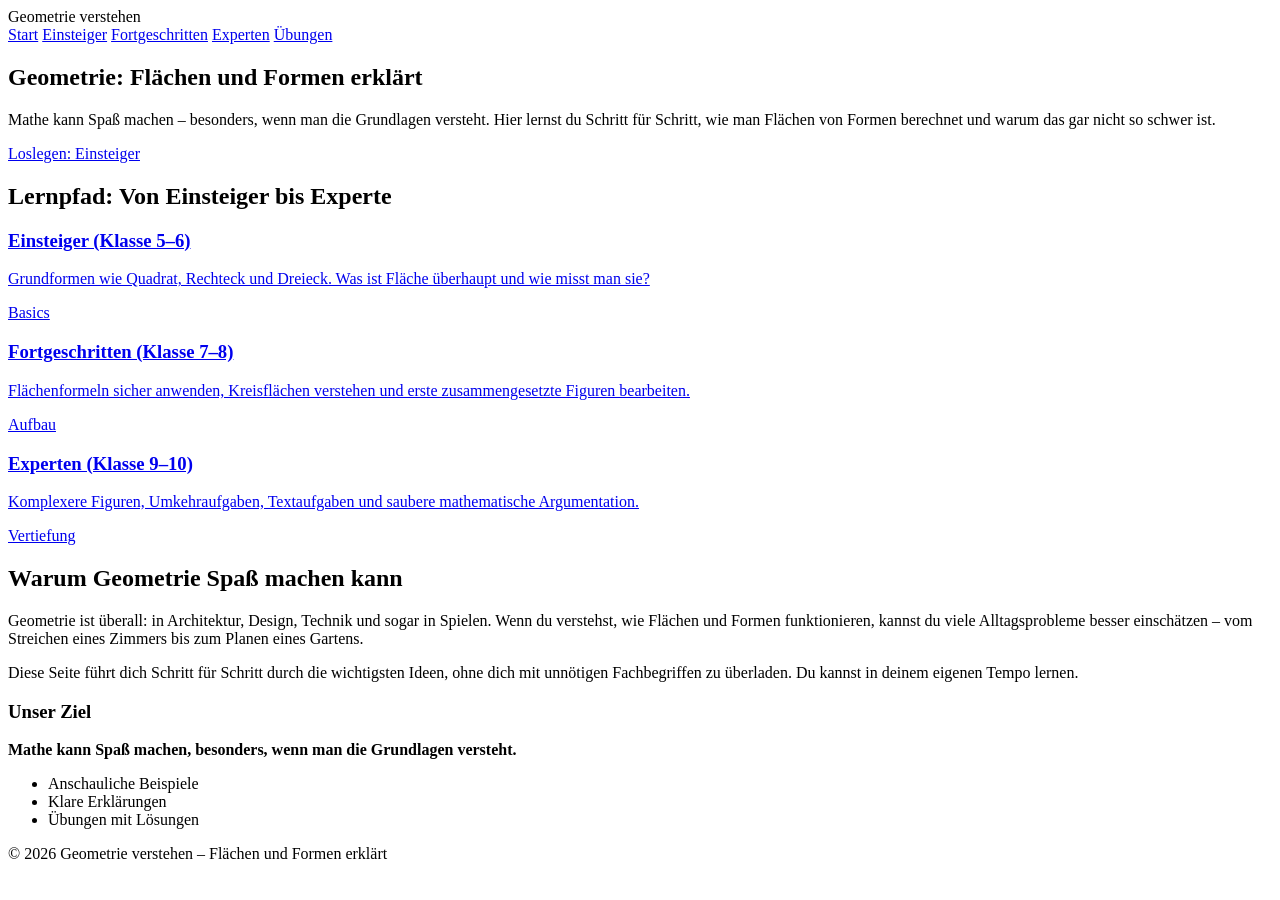
==== index.html @ b9ac8489 "Rename Index.html to index.html" ====
<!DOCTYPE html>
<html lang="de">
<head>
    <meta charset="UTF-8">
    <title>Geometrie verstehen – Mathe kann Spaß machen</title>
    <link rel="stylesheet" href="style.css">
</head>
<body>
<header>
    <div class="logo">Geometrie verstehen</div>
    <nav>
        <a href="index.html" class="active">Start</a>
        <a href="einsteiger.html">Einsteiger</a>
        <a href="fortgeschritten.html">Fortgeschritten</a>
        <a href="experten.html">Experten</a>
        <a href="uebungen.html">Übungen</a>
    </nav>
</header>

<main>
    <section class="hero">
        <div class="hero-text">
            <h1>Geometrie: Flächen und Formen erklärt</h1>
            <p>Mathe kann Spaß machen – besonders, wenn man die Grundlagen versteht. 
               Hier lernst du Schritt für Schritt, wie man Flächen von Formen berechnet 
               und warum das gar nicht so schwer ist.</p>
            <a href="einsteiger.html" class="btn-primary">Loslegen: Einsteiger</a>
        </div>
        <div class="hero-graphic">
            <div class="shape-card square"></div>
            <div class="shape-card rectangle"></div>
            <div class="shape-card circle"></div>
            <div class="shape-card triangle"></div>
        </div>
    </section>

    <section class="levels">
        <h2>Lernpfad: Von Einsteiger bis Experte</h2>
        <div class="card-grid">
            <a href="einsteiger.html" class="info-card">
                <h3>Einsteiger (Klasse 5–6)</h3>
                <p>Grundformen wie Quadrat, Rechteck und Dreieck. 
                   Was ist Fläche überhaupt und wie misst man sie?</p>
                <span class="tag">Basics</span>
            </a>
            <a href="fortgeschritten.html" class="info-card">
                <h3>Fortgeschritten (Klasse 7–8)</h3>
                <p>Flächenformeln sicher anwenden, Kreisflächen verstehen 
                   und erste zusammengesetzte Figuren bearbeiten.</p>
                <span class="tag">Aufbau</span>
            </a>
            <a href="experten.html" class="info-card">
                <h3>Experten (Klasse 9–10)</h3>
                <p>Komplexere Figuren, Umkehraufgaben, Textaufgaben 
                   und saubere mathematische Argumentation.</p>
                <span class="tag">Vertiefung</span>
            </a>
        </div>
    </section>

    <section class="why-math">
        <h2>Warum Geometrie Spaß machen kann</h2>
        <div class="flex-two">
            <div>
                <p>Geometrie ist überall: in Architektur, Design, Technik und sogar in Spielen. 
                   Wenn du verstehst, wie Flächen und Formen funktionieren, 
                   kannst du viele Alltagsprobleme besser einschätzen – 
                   vom Streichen eines Zimmers bis zum Planen eines Gartens.</p>
                <p>Diese Seite führt dich Schritt für Schritt durch die wichtigsten Ideen, 
                   ohne dich mit unnötigen Fachbegriffen zu überladen. 
                   Du kannst in deinem eigenen Tempo lernen.</p>
            </div>
            <div class="highlight-box">
                <h3>Unser Ziel</h3>
                <p><strong>Mathe kann Spaß machen, besonders, wenn man die Grundlagen versteht.</strong></p>
                <ul>
                    <li>Anschauliche Beispiele</li>
                    <li>Klare Erklärungen</li>
                    <li>Übungen mit Lösungen</li>
                </ul>
            </div>
        </div>
    </section>
</main>

<footer>
    <p>© 2026 Geometrie verstehen – Flächen und Formen erklärt</p>
</footer>
</body>
</html>
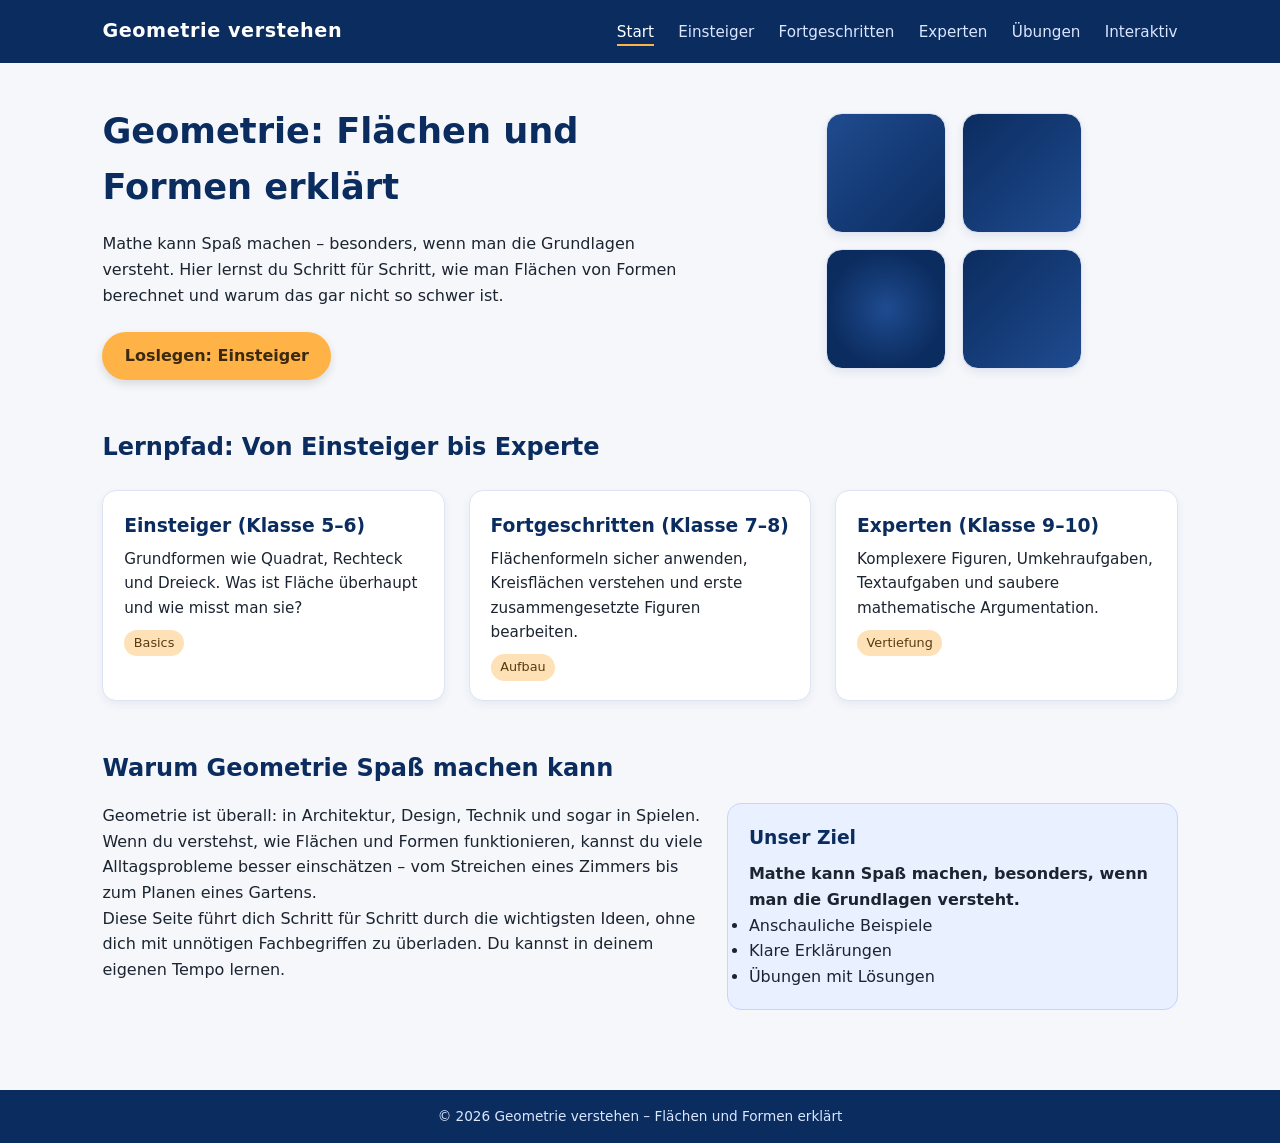
==== commit ced801a5: "Update index.html" ====
--- a/index.html
+++ b/index.html
@@ -14,6 +14,7 @@
         <a href="fortgeschritten.html">Fortgeschritten</a>
         <a href="experten.html">Experten</a>
         <a href="uebungen.html">Übungen</a>
+<a href="uebungen_interaktiv.html">Interaktiv</a>
     </nav>
 </header>
 
--- a/style.css
+++ b/style.css
@@ -0,0 +1,377 @@
+/* Grundlayout */
+* {
+    box-sizing: border-box;
+    margin: 0;
+    padding: 0;
+}
+
+body {
+    font-family: system-ui, -apple-system, BlinkMacSystemFont, "Segoe UI", sans-serif;
+    background: #f5f7fb;
+    color: #1b2430;
+    line-height: 1.6;
+}
+
+/* Farben */
+:root {
+    --primary: #0b2c5f;      /* dunkles Blau */
+    --primary-light: #1f4b8f;
+    --accent: #ffb347;       /* warmes Akzent-Orange */
+    --accent-soft: #ffe1b8;
+    --bg-light: #ffffff;
+    --border-soft: #dde3f0;
+}
+
+/* Header & Navigation */
+header {
+    background: var(--primary);
+    color: #ffffff;
+    padding: 1rem 8%;
+    display: flex;
+    align-items: center;
+    justify-content: space-between;
+}
+
+.logo {
+    font-weight: 700;
+    font-size: 1.2rem;
+    letter-spacing: 0.03em;
+}
+
+nav a {
+    color: #dbe6ff;
+    text-decoration: none;
+    margin-left: 1.2rem;
+    font-size: 0.95rem;
+    padding-bottom: 0.2rem;
+    border-bottom: 2px solid transparent;
+    transition: color 0.2s ease, border-color 0.2s ease;
+}
+
+nav a:hover {
+    color: #ffffff;
+    border-color: var(--accent);
+}
+
+nav a.active {
+    color: #ffffff;
+    border-color: var(--accent);
+}
+
+/* Hauptbereiche */
+main {
+    padding: 2.5rem 8% 3rem;
+}
+
+.page-header {
+    margin-bottom: 2rem;
+}
+
+.page-header h1 {
+    font-size: 1.9rem;
+    color: var(--primary);
+    margin-bottom: 0.5rem;
+}
+
+.page-header p {
+    max-width: 700px;
+}
+
+/* Startseite Hero */
+.hero {
+    display: grid;
+    grid-template-columns: minmax(0, 2fr) minmax(0, 1.5fr);
+    gap: 2rem;
+    align-items: center;
+    margin-bottom: 3rem;
+}
+
+.hero-text h1 {
+    font-size: 2.2rem;
+    color: var(--primary);
+    margin-bottom: 1rem;
+}
+
+.hero-text p {
+    max-width: 600px;
+    margin-bottom: 1.5rem;
+}
+
+.btn-primary {
+    display: inline-block;
+    background: var(--accent);
+    color: #3b2a10;
+    padding: 0.7rem 1.4rem;
+    border-radius: 999px;
+    text-decoration: none;
+    font-weight: 600;
+    box-shadow: 0 4px 10px rgba(0,0,0,0.12);
+    transition: transform 0.15s ease, box-shadow 0.15s ease, background 0.15s ease;
+}
+
+.btn-primary:hover {
+    transform: translateY(-1px);
+    box-shadow: 0 6px 14px rgba(0,0,0,0.16);
+    background: #ffbf63;
+}
+
+/* Hero Grafik */
+.hero-graphic {
+    display: grid;
+    grid-template-columns: repeat(2, 120px);
+    grid-template-rows: repeat(2, 120px);
+    gap: 1rem;
+    justify-content: center;
+}
+
+.shape-card {
+    background: var(--bg-light);
+    border-radius: 16px;
+    border: 1px solid var(--border-soft);
+    display: flex;
+    align-items: center;
+    justify-content: center;
+    box-shadow: 0 4px 10px rgba(11,44,95,0.08);
+    position: relative;
+    overflow: hidden;
+}
+
+.shape-card::after {
+    content: "";
+    position: absolute;
+    inset: 0;
+    opacity: 0;
+    background: radial-gradient(circle at top left, rgba(255,179,71,0.25), transparent 60%);
+    transition: opacity 0.2s ease;
+}
+
+.shape-card:hover::after {
+    opacity: 1;
+}
+
+/* Formen in Hero */
+.shape-card.square {
+    background-image: linear-gradient(135deg, #1f4b8f 0%, #0b2c5f 100%);
+}
+
+.shape-card.rectangle {
+    background-image: linear-gradient(135deg, #0b2c5f 0%, #1f4b8f 100%);
+}
+
+.shape-card.circle {
+    background-image: radial-gradient(circle, #1f4b8f 0%, #0b2c5f 70%);
+}
+
+.shape-card.triangle {
+    background-image: linear-gradient(135deg, #0b2c5f 0%, #1f4b8f 100%);
+}
+
+/* Level-Karten */
+.levels {
+    margin-bottom: 3rem;
+}
+
+.levels h2 {
+    margin-bottom: 1.5rem;
+    color: var(--primary);
+}
+
+.card-grid {
+    display: grid;
+    grid-template-columns: repeat(auto-fit, minmax(230px, 1fr));
+    gap: 1.5rem;
+}
+
+.info-card {
+    background: var(--bg-light);
+    border-radius: 14px;
+    padding: 1.2rem 1.3rem;
+    border: 1px solid var(--border-soft);
+    box-shadow: 0 4px 10px rgba(11,44,95,0.06);
+    transition: transform 0.15s ease, box-shadow 0.15s ease, border-color 0.15s ease;
+    text-decoration: none;
+    color: inherit;
+    position: relative;
+}
+
+.info-card:hover {
+    transform: translateY(-2px);
+    box-shadow: 0 8px 18px rgba(11,44,95,0.12);
+    border-color: var(--accent);
+}
+
+.info-card h3 {
+    margin-bottom: 0.4rem;
+    color: var(--primary);
+}
+
+.info-card p {
+    font-size: 0.95rem;
+}
+
+.tag {
+    display: inline-block;
+    margin-top: 0.6rem;
+    font-size: 0.8rem;
+    background: var(--accent-soft);
+    color: #5a3b10;
+    padding: 0.2rem 0.6rem;
+    border-radius: 999px;
+}
+
+/* Warum-Mathe-Abschnitt */
+.why-math h2 {
+    margin-bottom: 1rem;
+    color: var(--primary);
+}
+
+.flex-two {
+    display: grid;
+    grid-template-columns: minmax(0, 2fr) minmax(0, 1.5fr);
+    gap: 1.5rem;
+    align-items: flex-start;
+}
+
+.highlight-box {
+    background: #e9f0ff;
+    border-radius: 14px;
+    padding: 1.2rem 1.3rem;
+    border: 1px solid #c7d4ff;
+}
+
+.highlight-box h3 {
+    margin-bottom: 0.5rem;
+    color: var(--primary);
+}
+
+/* Inhaltliche Abschnitte */
+.content-section {
+    margin-bottom: 2.5rem;
+}
+
+.content-section h2 {
+    margin-bottom: 1rem;
+    color: var(--primary);
+}
+
+/* Formen-Visuals auf Unterseiten */
+.shape-info-card {
+    background: var(--bg-light);
+    border-radius: 14px;
+    padding: 1.2rem 1.3rem;
+    border: 1px solid var(--border-soft);
+    box-shadow: 0 4px 10px rgba(11,44,95,0.06);
+}
+
+.shape-visual {
+    width: 80px;
+    height: 80px;
+    margin-bottom: 0.8rem;
+    position: relative;
+}
+
+/* Quadrat */
+.shape-visual.square {
+    background: var(--primary-light);
+    border-radius: 8px;
+}
+
+/* Rechteck */
+.shape-visual.rectangle {
+    background: var(--primary-light);
+    border-radius: 8px;
+    width: 110px;
+}
+
+/* Kreis */
+.shape-visual.circle {
+    background: var(--primary-light);
+    border-radius: 50%;
+}
+
+/* Dreieck (CSS) */
+.shape-visual.triangle {
+    width: 0;
+    height: 0;
+    border-left: 40px solid transparent;
+    border-right: 40px solid transparent;
+    border-bottom: 80px solid var(--primary-light);
+}
+
+/* Checklisten */
+.checklist {
+    list-style: none;
+}
+
+.checklist li {
+    display: flex;
+    align-items: flex-start;
+    margin-bottom: 0.4rem;
+}
+
+.checklist li span {
+    display: inline-block;
+    width: 1.4rem;
+    color: var(--primary);
+    font-weight: 700;
+}
+
+/* Übungen */
+.exercise {
+    background: var(--bg-light);
+    border-radius: 14px;
+    padding: 1.1rem 1.2rem;
+    border: 1px solid var(--border-soft);
+    margin-bottom: 1rem;
+}
+
+.exercise h3 {
+    margin-bottom: 0.3rem;
+    color: var(--primary);
+}
+
+.exercise details {
+    margin-top: 0.4rem;
+}
+
+.exercise summary {
+    cursor: pointer;
+    color: var(--primary-light);
+}
+
+/* Footer */
+footer {
+    background: #0b2c5f;
+    color: #dbe6ff;
+    text-align: center;
+    padding: 1rem 8%;
+    font-size: 0.85rem;
+    margin-top: 2rem;
+}
+
+/* Responsives Design */
+@media (max-width: 900px) {
+    .hero {
+        grid-template-columns: 1fr;
+    }
+
+    .hero-graphic {
+        order: -1;
+        margin-bottom: 1rem;
+    }
+
+    .flex-two {
+        grid-template-columns: 1fr;
+    }
+
+    header {
+        flex-direction: column;
+        align-items: flex-start;
+        gap: 0.6rem;
+    }
+
+    nav a {
+        margin-left: 0.6rem;
+        margin-right: 0.6rem;
+    }
+}
